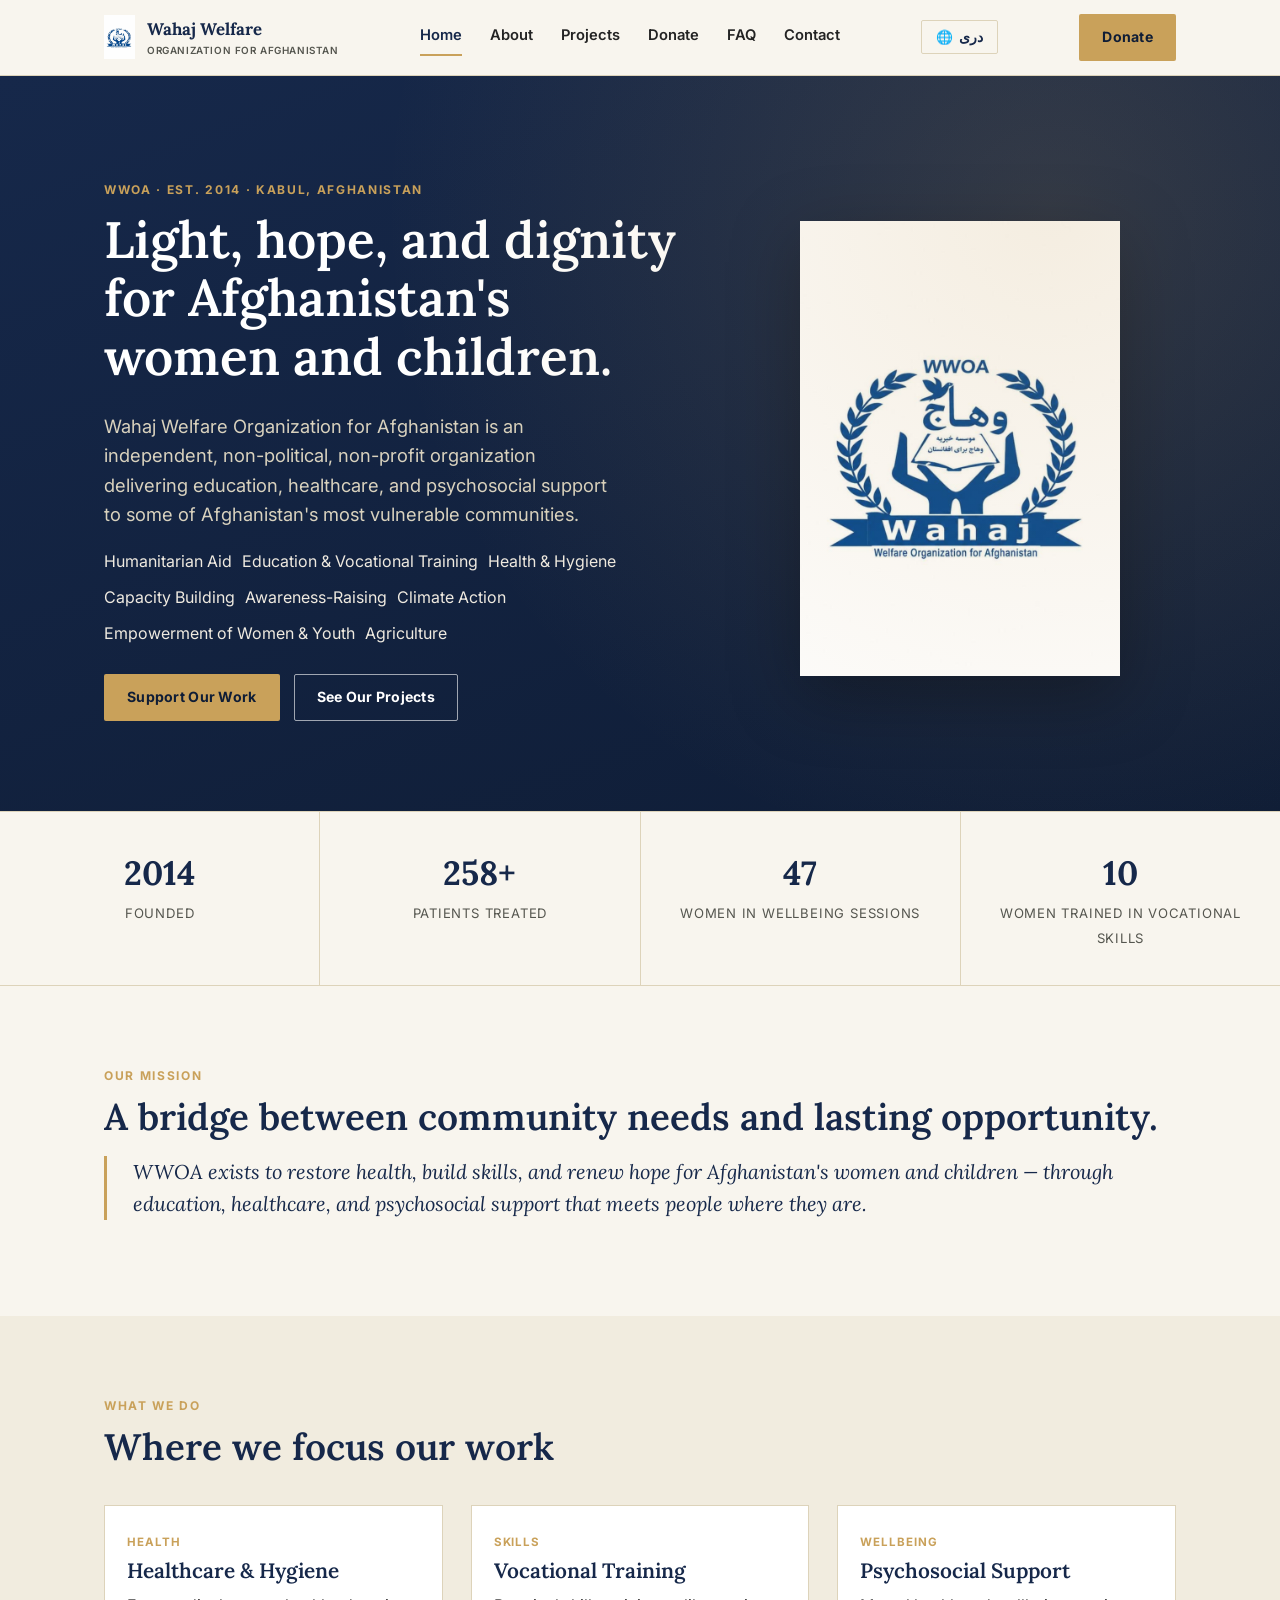
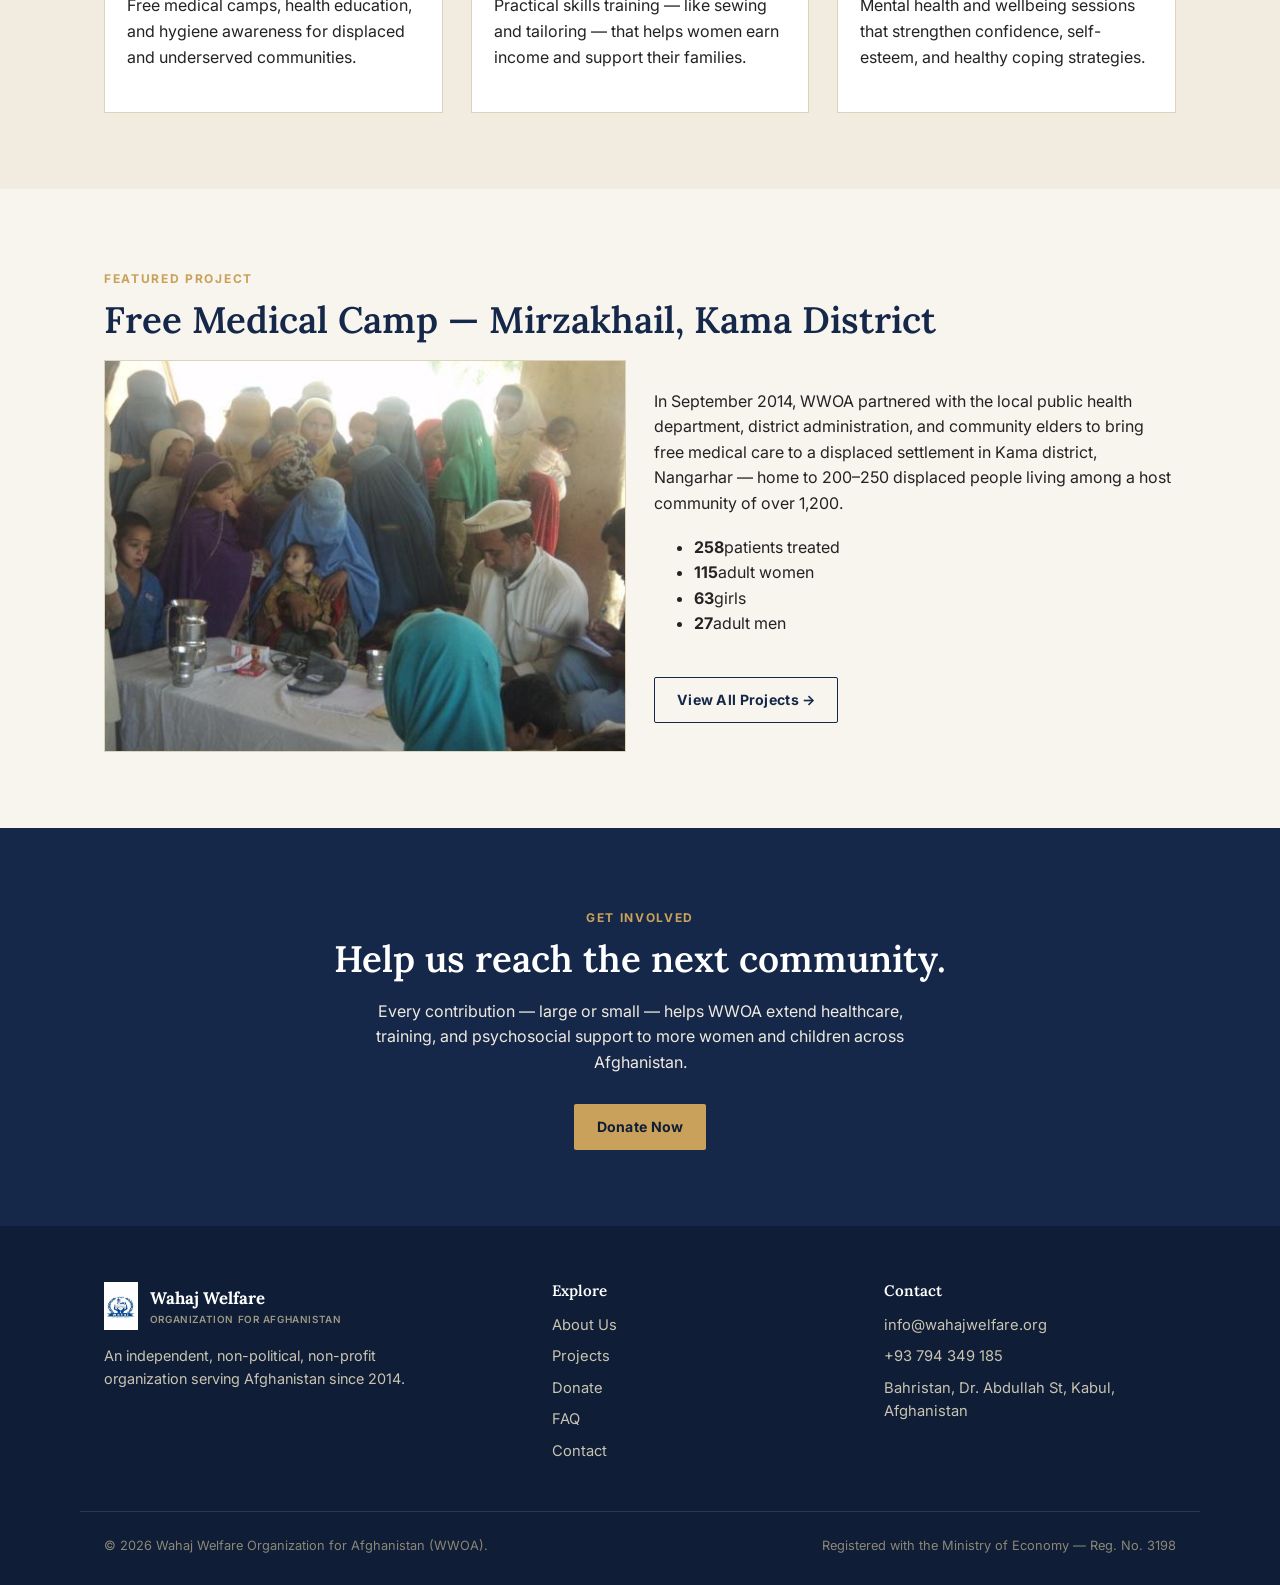
==== wwoa-site/index.html @ ef1660ad "Add WWOA site and crop black bars from session photos. Co-authored-by: Cursor <cursoragent@cursor.co" ====
<!DOCTYPE html>
<html lang="en">
<head>
<meta charset="UTF-8">
<meta name="viewport" content="width=device-width, initial-scale=1.0">
<title>Wahaj Welfare Organization for Afghanistan (WWOA)</title>
<meta name="description" content="WWOA is a non-profit organization supporting education, healthcare, and psychosocial wellbeing for women and children across Afghanistan.">
<link rel="icon" href="images/logo.jpg">
<link rel="preconnect" href="https://fonts.googleapis.com">
<link href="https://fonts.googleapis.com/css2?family=Lora:wght@500;600;700&family=Inter:wght@400;500;600;700&family=Noto+Naskh+Arabic:wght@400;500;600;700&display=swap" rel="stylesheet">
<link rel="stylesheet" href="styles.css">
</head>
<body>

<header class="site-header">
  <div class="nav-wrap">
    <a href="index.html" class="brand">
      <img src="images/logo.jpg" alt="WWOA logo">
      <span class="brand-text"><span data-i18n="brand.name">Wahaj Welfare</span><br><small data-i18n="brand.sub">Organization for Afghanistan</small></span>
    </a>
    <button class="nav-toggle" aria-label="Toggle menu">&#9776;</button>
    <nav class="primary-nav">
      <a href="index.html" class="active" data-i18n="nav.home">Home</a>
      <a href="about.html" data-i18n="nav.about">About</a>
      <a href="projects.html" data-i18n="nav.projects">Projects</a>
      <a href="donate.html" data-i18n="nav.donate">Donate</a>
      <a href="faq.html" data-i18n="nav.faq">FAQ</a>
      <a href="contact.html" data-i18n="nav.contact">Contact</a>
    </nav>
    <button id="lang-toggle" class="lang-toggle-btn" type="button">&#127760; <span id="lang-toggle-label">دری</span></button>
    <a href="donate.html" class="btn btn-primary nav-cta" data-i18n="nav.donateBtn">Donate</a>
  </div>
</header>

<section class="hero">
  <div class="hero-inner">
    <div>
      <span class="eyebrow" data-i18n="home.eyebrow">WWOA &middot; Est. 2014 &middot; Kabul, Afghanistan</span>
      <h1 data-i18n="home.h1">Light, hope, and dignity for Afghanistan's women and children.</h1>
      <p class="lead" data-i18n="home.lead">Wahaj Welfare Organization for Afghanistan is an independent, non-political, non-profit organization delivering education, healthcare, and psychosocial support to some of Afghanistan's most vulnerable communities.</p>
      <div class="focus-tags" style="display:flex; flex-wrap:wrap; gap:10px; margin:20px 0 28px;">
        <span class="tag" data-i18n="home.tag1">Humanitarian Aid</span>
        <span class="tag" data-i18n="home.tag2">Education &amp; Vocational Training</span>
        <span class="tag" data-i18n="home.tag3">Health &amp; Hygiene</span>
        <span class="tag" data-i18n="home.tag4">Capacity Building</span>
        <span class="tag" data-i18n="home.tag5">Awareness-Raising</span>
        <span class="tag" data-i18n="home.tag6">Climate Action</span>
        <span class="tag" data-i18n="home.tag7">Empowerment of Women &amp; Youth</span>
        <span class="tag" data-i18n="home.tag8">Agriculture</span>
      </div>
      <div class="hero-actions">
        <a href="donate.html" class="btn btn-primary" data-i18n="home.btnSupport">Support Our Work</a>
        <a href="projects.html" class="btn btn-outline-light" data-i18n="home.btnProjects">See Our Projects</a>
      </div>
    </div>
    <img class="hero-emblem" src="images/logo.jpg" alt="WWOA emblem — hands, dove, and book">
  </div>
</section>

<div class="stats">
  <div class="stat"><span class="num">2014</span><span class="label" data-i18n="stat.founded">Founded</span></div>
  <div class="stat"><span class="num">258+</span><span class="label" data-i18n="stat.patients">Patients treated</span></div>
  <div class="stat"><span class="num">47</span><span class="label" data-i18n="stat.women">Women in wellbeing sessions</span></div>
  <div class="stat"><span class="num">10</span><span class="label" data-i18n="stat.trained">Women trained in vocational skills</span></div>
</div>

<section class="section">
  <div class="container">
    <span class="eyebrow" data-i18n="home.missionEyebrow">Our Mission</span>
    <h2 data-i18n="home.missionH2">A bridge between community needs and lasting opportunity.</h2>
    <p class="quote-block" data-i18n="home.missionQuote">WWOA exists to restore health, build skills, and renew hope for Afghanistan's women and children — through education, healthcare, and psychosocial support that meets people where they are.</p>
  </div>
</section>

<section class="section section--cream2">
  <div class="container">
    <span class="eyebrow" data-i18n="home.whatEyebrow">What We Do</span>
    <h2 data-i18n="home.whatH2">Where we focus our work</h2>
    <div class="grid grid-3" style="margin-top:36px;">
      <div class="card">
        <div class="card-body">
          <span class="tag" data-i18n="home.card1Tag">Health</span>
          <h3 data-i18n="home.card1H3">Healthcare &amp; Hygiene</h3>
          <p data-i18n="home.card1P">Free medical camps, health education, and hygiene awareness for displaced and underserved communities.</p>
        </div>
      </div>
      <div class="card">
        <div class="card-body">
          <span class="tag" data-i18n="home.card2Tag">Skills</span>
          <h3 data-i18n="home.card2H3">Vocational Training</h3>
          <p data-i18n="home.card2P">Practical skills training — like sewing and tailoring — that helps women earn income and support their families.</p>
        </div>
      </div>
      <div class="card">
        <div class="card-body">
          <span class="tag" data-i18n="home.card3Tag">Wellbeing</span>
          <h3 data-i18n="home.card3H3">Psychosocial Support</h3>
          <p data-i18n="home.card3P">Mental health and wellbeing sessions that strengthen confidence, self-esteem, and healthy coping strategies.</p>
        </div>
      </div>
    </div>
  </div>
</section>

<section class="section">
  <div class="container">
    <span class="eyebrow" data-i18n="home.featuredEyebrow">Featured Project</span>
    <h2 data-i18n="home.featuredH2">Free Medical Camp — Mirzakhail, Kama District</h2>
    <div class="grid grid-2" style="align-items:center;">
      <img src="images/medical-camp-1.jpg" alt="WWOA medical camp treating families in Kama district, Nangarhar" style="border:1px solid var(--line);">
      <div>
        <p data-i18n="home.featuredP">In September 2014, WWOA partnered with the local public health department, district administration, and community elders to bring free medical care to a displaced settlement in Kama district, Nangarhar — home to 200–250 displaced people living among a host community of over 1,200.</p>
        <ul class="figures" style="margin-top:18px;">
          <li><b>258</b><span data-i18n="figures.patients">patients treated</span></li>
          <li><b>115</b><span data-i18n="figures.women">adult women</span></li>
          <li><b>63</b><span data-i18n="figures.girls">girls</span></li>
          <li><b>27</b><span data-i18n="figures.men">adult men</span></li>
        </ul>
        <a href="projects.html" class="btn btn-outline" style="margin-top:24px;" data-i18n="home.viewAllProjects">View All Projects &rarr;</a>
      </div>
    </div>
  </div>
</section>

<section class="section section--navy">
  <div class="container" style="text-align:center;">
    <span class="eyebrow" data-i18n="home.ctaEyebrow">Get Involved</span>
    <h2 data-i18n="home.ctaH2">Help us reach the next community.</h2>
    <p style="max-width:560px; margin:0 auto 28px;" data-i18n="home.ctaP">Every contribution — large or small — helps WWOA extend healthcare, training, and psychosocial support to more women and children across Afghanistan.</p>
    <a href="donate.html" class="btn btn-primary" data-i18n="home.donateNow">Donate Now</a>
  </div>
</section>

<footer>
  <div class="container footer-grid">
    <div>
      <div class="brand" style="color:#fff; margin-bottom:14px;">
        <img src="images/logo.jpg" alt="WWOA logo" style="height:48px;">
        <span class="brand-text" style="color:#fff;"><span data-i18n="brand.name">Wahaj Welfare</span><br><small style="color:#9C9884;" data-i18n="brand.sub">Organization for Afghanistan</small></span>
      </div>
      <p style="max-width:320px; font-size:.9rem;" data-i18n="footer.tagline">An independent, non-political, non-profit organization serving Afghanistan since 2014.</p>
    </div>
    <div>
      <h4 data-i18n="footer.explore">Explore</h4>
      <a href="about.html" data-i18n="nav.about">About Us</a>
      <a href="projects.html" data-i18n="nav.projects">Projects</a>
      <a href="donate.html" data-i18n="nav.donate">Donate</a>
      <a href="faq.html" data-i18n="nav.faq">FAQ</a>
      <a href="contact.html" data-i18n="nav.contact">Contact</a>
    </div>
    <div>
      <h4 data-i18n="footer.contactHeading">Contact</h4>
      <a href="mailto:info@wahajwelfare.org">info@wahajwelfare.org</a>
      <a href="tel:+93794349185">+93 794 349 185</a>
      <a href="#" data-i18n="footer.address">Bahristan, Dr. Abdullah St, Kabul, Afghanistan</a>
    </div>
  </div>
  <div class="container footer-bottom">
    <span data-i18n="footer.copyright">&copy; 2026 Wahaj Welfare Organization for Afghanistan (WWOA).</span>
    <span data-i18n="footer.registration">Registered with the Ministry of Economy — Reg. No. 3198</span>
  </div>
</footer>

<script src="translations.js"></script>
<script src="script.js"></script>
</body>
</html>
---- wwoa-site/styles.css ----
/* ============================================
   WWOA — Wahaj Welfare Organization for Afghanistan
   Design tokens
   ============================================ */
:root{
  --navy: #16284A;
  --navy-deep: #0F1D36;
  --sand: #C9A15A;
  --sand-light: #E7D2A4;
  --green: #33553B;
  --cream: #F8F5EE;
  --cream-2: #F1ECDF;
  --ink: #232323;
  --ink-soft: #55564f;
  --line: #ddd3ba;
  --radius: 2px;

  --font-display: "Lora", "Noto Serif", Georgia, serif;
  --font-body: "Inter", "Noto Sans", -apple-system, sans-serif;
}

*{box-sizing:border-box;}
html{scroll-behavior:smooth;}
body{
  margin:0;
  background:var(--cream);
  color:var(--ink);
  font-family:var(--font-body);
  line-height:1.6;
  font-size:16px;
}
img{max-width:100%;display:block;}
a{color:inherit;text-decoration:none;}
h1,h2,h3,h4{
  font-family:var(--font-display);
  color:var(--navy);
  margin:0 0 .5em 0;
  font-weight:600;
  line-height:1.15;
}
h1{font-size:clamp(2.1rem, 4vw, 3.4rem);}
h2{font-size:clamp(1.6rem, 3vw, 2.3rem);}
h3{font-size:1.3rem;}
p{margin:0 0 1em 0;}
.eyebrow{
  font-family:var(--font-body);
  text-transform:uppercase;
  letter-spacing:.14em;
  font-size:.75rem;
  color:var(--sand);
  font-weight:700;
  display:inline-block;
  margin-bottom:.9em;
}
.container{
  max-width:1120px;
  margin:0 auto;
  padding:0 24px;
}
.section{padding:76px 0;}
.section--tight{padding:48px 0;}
.section--navy{background:var(--navy); color:#EFEAE0;}
.section--navy h2, .section--navy h3{color:#fff;}
.section--cream2{background:var(--cream-2);}

/* Dove/wreath signature divider, echoing the WWOA seal */
.divider{
  display:flex;
  align-items:center;
  justify-content:center;
  gap:18px;
  margin:8px 0 40px 0;
  color:var(--sand);
}
.divider::before, .divider::after{
  content:"";
  height:1px;
  width:64px;
  background:var(--line);
}

/* ---------- Header / Nav ---------- */
.site-header{
  position:sticky; top:0; z-index:50;
  background:rgba(248,245,238,0.96);
  backdrop-filter:blur(6px);
  border-bottom:1px solid var(--line);
}
.nav-wrap{
  display:flex; align-items:center; justify-content:space-between;
  padding:14px 24px;
  max-width:1120px;
  margin:0 auto;
}
.brand{
  display:flex; align-items:center; gap:12px;
  font-family:var(--font-display);
  font-weight:700; font-size:1.05rem;
  color:var(--navy);
}
.brand img{height:44px; width:auto;}
.brand-text small{
  display:block; font-family:var(--font-body); font-weight:600;
  letter-spacing:.06em; font-size:.62rem; color:var(--ink-soft);
  text-transform:uppercase;
}
nav.primary-nav{display:flex; gap:28px; align-items:center;}
nav.primary-nav a{
  font-size:.92rem; font-weight:600; color:var(--ink);
  padding:6px 0; border-bottom:2px solid transparent;
  transition:border-color .15s ease, color .15s ease;
}
nav.primary-nav a:hover, nav.primary-nav a.active{
  border-color:var(--sand); color:var(--navy);
}
.btn{
  display:inline-block;
  padding:11px 22px;
  border-radius:var(--radius);
  font-weight:700; font-size:.88rem;
  letter-spacing:.02em;
  border:1px solid transparent;
  cursor:pointer;
}
.btn-primary{background:var(--sand); color:var(--navy-deep);}
.btn-primary:hover{background:var(--sand-light);}
.btn-outline{border:1px solid var(--navy); color:var(--navy); background:transparent;}
.btn-outline:hover{background:var(--navy); color:#fff;}
.btn-outline-light{border:1px solid rgba(255,255,255,.6); color:#fff; background:transparent;}
.btn-outline-light:hover{background:#fff; color:var(--navy);}

.nav-toggle{display:none; background:none; border:none; font-size:1.6rem; color:var(--navy); cursor:pointer;}

@media (max-width: 820px){
  nav.primary-nav{
    position:absolute; top:100%; left:0; right:0;
    background:var(--cream); flex-direction:column; align-items:flex-start;
    padding:16px 24px 24px; gap:14px; border-bottom:1px solid var(--line);
    display:none;
  }
  nav.primary-nav.open{display:flex;}
  .nav-toggle{display:block;}
  .nav-cta{display:none;}
}

/* ---------- Hero ---------- */
.hero{
  position:relative;
  background:linear-gradient(160deg, var(--navy) 0%, var(--navy-deep) 100%);
  color:#EFEAE0;
  overflow:hidden;
}
.hero::after{
  content:"";
  position:absolute; inset:0;
  background:radial-gradient(circle at 82% 18%, rgba(201,161,90,.18), transparent 55%);
  pointer-events:none;
}
.hero-inner{
  position:relative;
  max-width:1120px; margin:0 auto; padding:100px 24px 90px;
  display:grid; grid-template-columns: 1.15fr .85fr; gap:56px; align-items:center;
}
.hero h1{color:#fff;}
.hero p.lead{font-size:1.15rem; color:#D9D2BE; max-width:520px;}
.hero-actions{display:flex; gap:14px; margin-top:28px; flex-wrap:wrap;}
.hero-emblem{
  justify-self:center;
  width:min(320px, 100%);
  filter:drop-shadow(0 18px 34px rgba(0,0,0,.35));
}
@media (max-width: 820px){
  .hero-inner{grid-template-columns:1fr; text-align:center;}
  .hero p.lead{margin-inline:auto;}
  .hero-actions{justify-content:center;}
}

/* ---------- Stat strip ---------- */
.stats{
  display:grid; grid-template-columns:repeat(4, 1fr);
  gap:1px; background:var(--line);
  border-top:1px solid var(--line); border-bottom:1px solid var(--line);
}
.stat{
  background:var(--cream); padding:34px 20px; text-align:center;
}
.stat .num{
  font-family:var(--font-display); font-weight:700; font-size:2.1rem; color:var(--navy);
  display:block;
}
.stat .label{font-size:.82rem; color:var(--ink-soft); text-transform:uppercase; letter-spacing:.06em;}
@media (max-width: 760px){
  .stats{grid-template-columns:repeat(2, 1fr);}
}

/* ---------- Cards ---------- */
.grid{display:grid; gap:28px;}
.grid-3{grid-template-columns:repeat(3, 1fr);}
.grid-2{grid-template-columns:repeat(2, 1fr);}
@media (max-width: 900px){
  .grid-3, .grid-2{grid-template-columns:1fr;}
}
.card{
  background:#fff; border:1px solid var(--line);
  overflow:hidden; display:flex; flex-direction:column;
}
.card img{aspect-ratio:4/3; object-fit:cover; width:100%;}

/* Crop letterbox bars from phone-style project photos */
.photo-frame{
  width:100%;
  aspect-ratio:4/3;
  object-fit:cover;
  object-position:center;
  background:var(--cream-2);
}
.card-body{padding:22px 22px 26px;}
.card .tag{
  font-size:.72rem; text-transform:uppercase; letter-spacing:.08em;
  color:var(--sand); font-weight:700; margin-bottom:8px; display:inline-block;
}
.card ul.figures{list-style:none; margin:14px 0 0; padding:0; display:flex; gap:18px; flex-wrap:wrap;}
.card ul.figures li{font-size:.85rem; color:var(--ink-soft);}
.card ul.figures b{color:var(--navy); font-family:var(--font-display); font-size:1.05rem; display:block;}

/* ---------- Timeline (founding story) ---------- */
.timeline{border-left:2px solid var(--sand); margin-left:8px; padding-left:32px;}
.timeline-item{position:relative; margin-bottom:36px;}
.timeline-item::before{
  content:""; position:absolute; left:-41px; top:4px;
  width:11px; height:11px; border-radius:50%;
  background:var(--sand); border:2px solid var(--cream);
}
.timeline-year{font-family:var(--font-display); color:var(--navy); font-weight:700; font-size:1.05rem;}

/* ---------- Quote block ---------- */
.quote-block{
  border-left:3px solid var(--sand);
  padding-left:26px; font-family:var(--font-display); font-size:1.25rem;
  color:var(--navy); font-style:italic;
}

/* ---------- FAQ accordion ---------- */
.faq-item{border-bottom:1px solid var(--line);}
.faq-q{
  width:100%; text-align:left; background:none; border:none; cursor:pointer;
  padding:20px 0; font-family:var(--font-display); font-size:1.05rem; color:var(--navy);
  display:flex; justify-content:space-between; align-items:center; gap:16px;
}
.faq-q .icon{font-size:1.3rem; color:var(--sand); transition:transform .2s ease;}
.faq-item.open .faq-q .icon{transform:rotate(45deg);}
.faq-a{max-height:0; overflow:hidden; transition:max-height .25s ease;}
.faq-a p{padding-bottom:18px; color:var(--ink-soft);}

/* ---------- Contact ---------- */
.contact-grid{display:grid; grid-template-columns:1fr 1fr; gap:48px;}
@media (max-width:820px){.contact-grid{grid-template-columns:1fr;}}
.info-row{display:flex; gap:14px; margin-bottom:20px; align-items:flex-start;}
.info-row .ico{color:var(--sand); font-size:1.3rem; line-height:1.4;}
.form input, .form textarea{
  width:100%; padding:12px 14px; border:1px solid var(--line); background:#fff;
  font-family:var(--font-body); font-size:.95rem; margin-bottom:14px; border-radius:var(--radius);
}
.form label{font-size:.82rem; font-weight:700; color:var(--navy); display:block; margin-bottom:6px; text-transform:uppercase; letter-spacing:.04em;}
.form textarea{min-height:130px; resize:vertical;}

/* ---------- Donate placeholder ---------- */
.donate-panel{
  background:#fff; border:1px solid var(--line); padding:36px;
  text-align:center;
}
.donate-panel .btn{margin-top:10px;}
.coming-soon{
  display:inline-block; background:var(--cream-2); color:var(--ink-soft);
  padding:5px 12px; font-size:.72rem; letter-spacing:.06em; text-transform:uppercase;
  font-weight:700; border:1px solid var(--line); margin-bottom:14px;
}

/* ---------- Footer ---------- */
footer{
  background:var(--navy-deep); color:#C9C4B2; padding:56px 0 28px;
}
.footer-grid{display:grid; grid-template-columns:1.4fr 1fr 1fr; gap:40px;}
@media (max-width:820px){.footer-grid{grid-template-columns:1fr; gap:28px;}}
footer h4{color:#fff; font-size:.95rem; margin-bottom:14px;}
footer a{color:#C9C4B2; display:block; margin-bottom:8px; font-size:.92rem;}
footer a:hover{color:var(--sand);}
.footer-bottom{
  margin-top:40px; padding-top:24px; border-top:1px solid rgba(255,255,255,.12);
  font-size:.8rem; color:#8B8776; display:flex; justify-content:space-between; flex-wrap:wrap; gap:10px;
}

/* ---------- Page hero (non-home) ---------- */
.page-hero{
  background:linear-gradient(160deg, var(--navy) 0%, var(--navy-deep) 100%);
  color:#fff; padding:64px 0 56px;
}
.page-hero p{color:#D9D2BE; max-width:640px;}

.small-note{font-size:.85rem; color:var(--ink-soft);}

/* ---------- Language toggle ---------- */
.lang-toggle-btn{
  display:flex; align-items:center; gap:6px;
  background:none; border:1px solid var(--line);
  padding:8px 14px; border-radius:var(--radius);
  font-size:.85rem; font-weight:700; color:var(--navy);
  cursor:pointer;
}
.lang-toggle-btn:hover{border-color:var(--sand); color:var(--sand);}

/* ---------- Dari / RTL support ---------- */
html[lang="fa"] body{
  font-family:"Noto Naskh Arabic","Vazirmatn",var(--font-body);
}
html[lang="fa"] h1, html[lang="fa"] h2, html[lang="fa"] h3, html[lang="fa"] h4{
  font-family:"Noto Naskh Arabic","Vazirmatn",var(--font-display);
}
html[dir="rtl"] .divider::before, html[dir="rtl"] .divider::after{content:"";}
html[dir="rtl"] .timeline{border-left:none; border-right:2px solid var(--sand); margin-left:0; margin-right:8px; padding-left:0; padding-right:32px;}
html[dir="rtl"] .timeline-item::before{left:auto; right:-41px;}
html[dir="rtl"] .quote-block{border-left:none; border-right:3px solid var(--sand); padding-left:0; padding-right:26px;}
html[dir="rtl"] .info-row .ico{order:2;}
html[dir="rtl"] nav.primary-nav a{border-bottom:2px solid transparent;}
html[dir="rtl"] .card ul.figures{padding:0;}
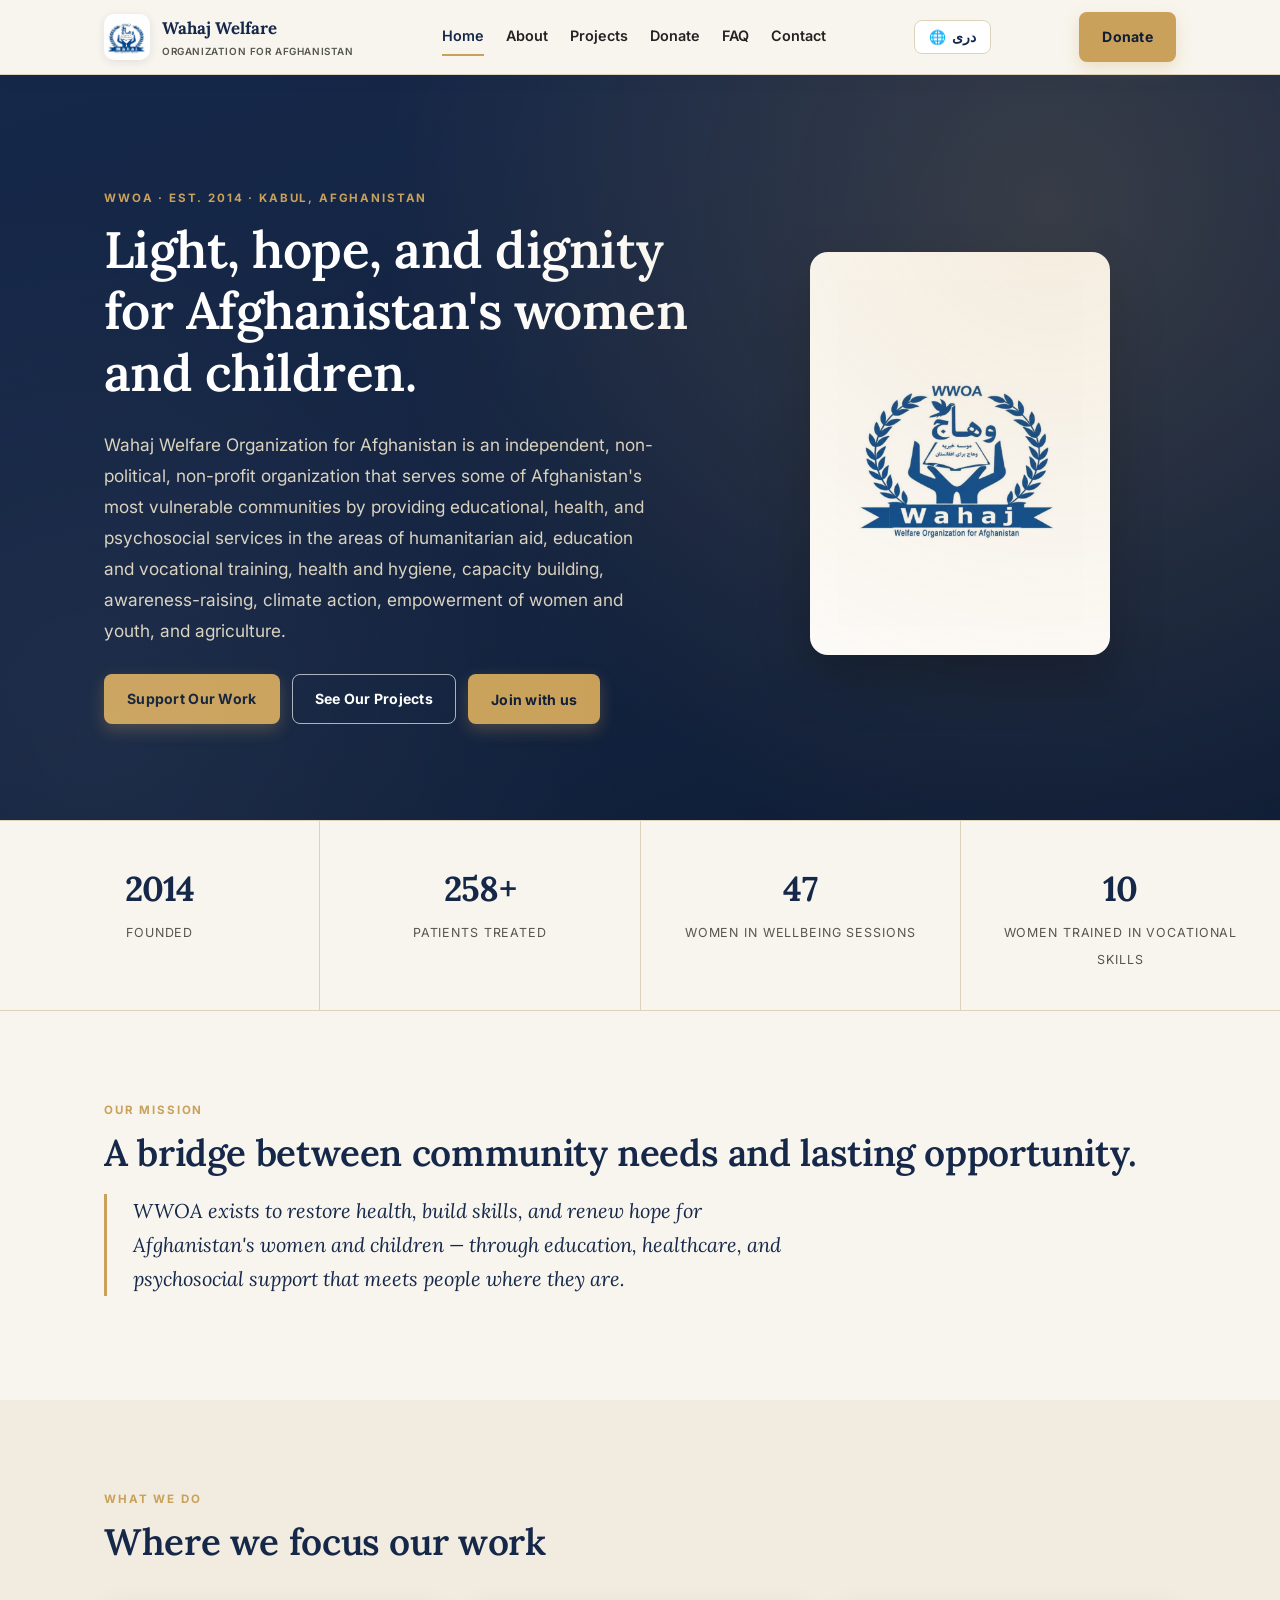
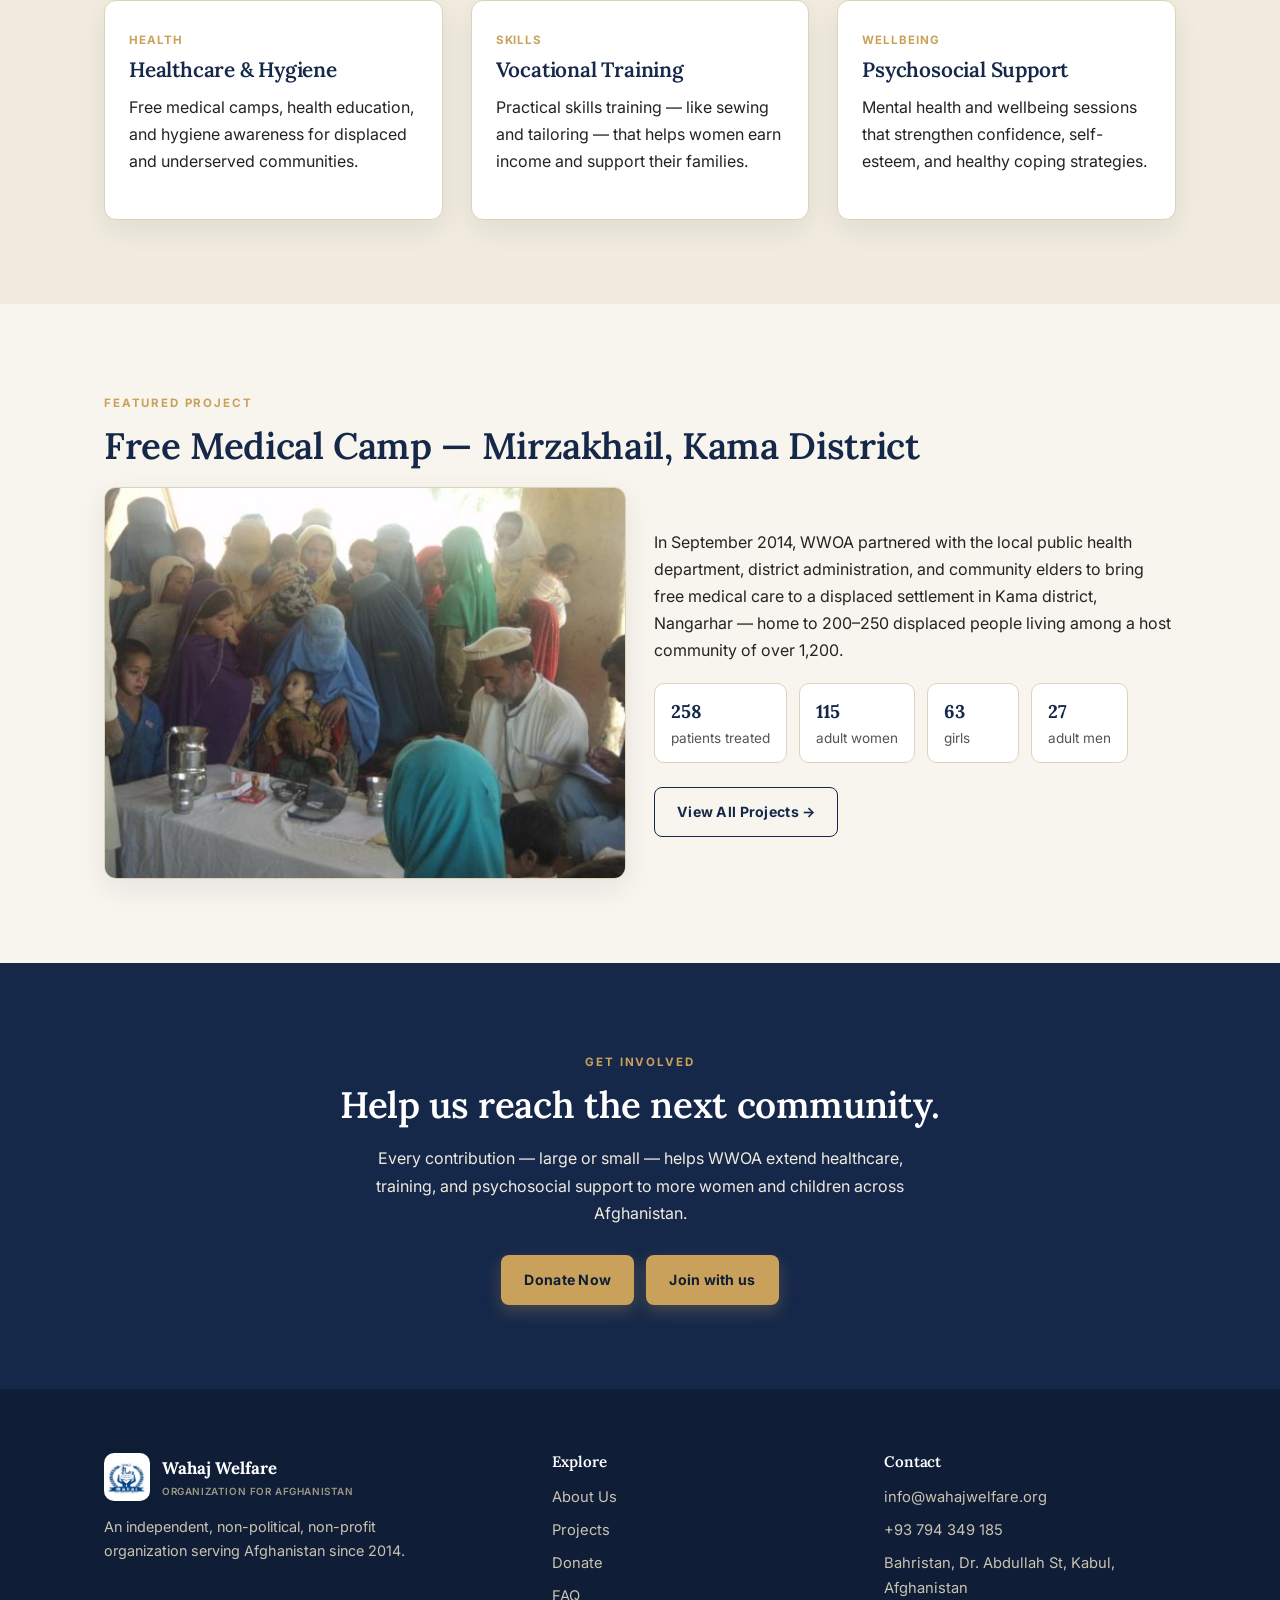
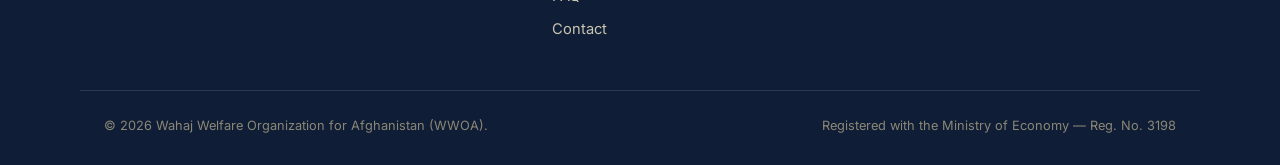
==== commit bc9220c8: "Add membership form, combined homepage copy, and design polish. Co-authored-by: Cursor <cursoragent@" ====
--- a/wwoa-site/index.html
+++ b/wwoa-site/index.html
@@ -8,7 +8,7 @@
 <link rel="icon" href="images/logo.jpg">
 <link rel="preconnect" href="https://fonts.googleapis.com">
 <link href="https://fonts.googleapis.com/css2?family=Lora:wght@500;600;700&family=Inter:wght@400;500;600;700&family=Noto+Naskh+Arabic:wght@400;500;600;700&display=swap" rel="stylesheet">
-<link rel="stylesheet" href="styles.css">
+<link rel="stylesheet" href="styles.css?v=2">
 </head>
 <body>
 
@@ -37,20 +37,11 @@
     <div>
       <span class="eyebrow" data-i18n="home.eyebrow">WWOA &middot; Est. 2014 &middot; Kabul, Afghanistan</span>
       <h1 data-i18n="home.h1">Light, hope, and dignity for Afghanistan's women and children.</h1>
-      <p class="lead" data-i18n="home.lead">Wahaj Welfare Organization for Afghanistan is an independent, non-political, non-profit organization delivering education, healthcare, and psychosocial support to some of Afghanistan's most vulnerable communities.</p>
-      <div class="focus-tags" style="display:flex; flex-wrap:wrap; gap:10px; margin:20px 0 28px;">
-        <span class="tag" data-i18n="home.tag1">Humanitarian Aid</span>
-        <span class="tag" data-i18n="home.tag2">Education &amp; Vocational Training</span>
-        <span class="tag" data-i18n="home.tag3">Health &amp; Hygiene</span>
-        <span class="tag" data-i18n="home.tag4">Capacity Building</span>
-        <span class="tag" data-i18n="home.tag5">Awareness-Raising</span>
-        <span class="tag" data-i18n="home.tag6">Climate Action</span>
-        <span class="tag" data-i18n="home.tag7">Empowerment of Women &amp; Youth</span>
-        <span class="tag" data-i18n="home.tag8">Agriculture</span>
-      </div>
+      <p class="lead" data-i18n="home.lead">Wahaj Welfare Organization for Afghanistan is an independent, non-political, non-profit organization that serves some of Afghanistan's most vulnerable communities by providing educational, health, and psychosocial services in the areas of humanitarian aid, education and vocational training, health and hygiene, capacity building, awareness-raising, climate action, empowerment of women and youth, and agriculture.</p>
       <div class="hero-actions">
         <a href="donate.html" class="btn btn-primary" data-i18n="home.btnSupport">Support Our Work</a>
         <a href="projects.html" class="btn btn-outline-light" data-i18n="home.btnProjects">See Our Projects</a>
+        <button type="button" class="btn btn-primary js-open-join" data-i18n="home.btnJoin">Join with us</button>
       </div>
     </div>
     <img class="hero-emblem" src="images/logo.jpg" alt="WWOA emblem — hands, dove, and book">
@@ -127,9 +118,52 @@
     <span class="eyebrow" data-i18n="home.ctaEyebrow">Get Involved</span>
     <h2 data-i18n="home.ctaH2">Help us reach the next community.</h2>
     <p style="max-width:560px; margin:0 auto 28px;" data-i18n="home.ctaP">Every contribution — large or small — helps WWOA extend healthcare, training, and psychosocial support to more women and children across Afghanistan.</p>
-    <a href="donate.html" class="btn btn-primary" data-i18n="home.donateNow">Donate Now</a>
-  </div>
-</section>
+    <div class="hero-actions" style="justify-content:center;">
+      <a href="donate.html" class="btn btn-primary" data-i18n="home.donateNow">Donate Now</a>
+      <button type="button" class="btn btn-primary js-open-join" data-i18n="home.btnJoin">Join with us</button>
+    </div>
+  </div>
+</section>
+
+<div class="modal" id="join-modal" hidden>
+  <div class="modal-backdrop" data-close-modal></div>
+  <div class="modal-dialog" role="dialog" aria-modal="true" aria-labelledby="join-title">
+    <button type="button" class="modal-close" data-close-modal aria-label="Close">&times;</button>
+    <span class="eyebrow" data-i18n="join.eyebrow">Membership</span>
+    <h2 id="join-title" data-i18n="join.title">Join our team</h2>
+    <p class="join-lead" data-i18n="join.lead">Share a few details and become part of the WWOA team.</p>
+    <form class="form" id="join-form">
+      <div class="form-row">
+        <div>
+          <label for="join-first-name" data-i18n="join.firstName">First name</label>
+          <input type="text" id="join-first-name" name="firstName" required autocomplete="given-name">
+        </div>
+        <div>
+          <label for="join-last-name" data-i18n="join.lastName">Last name</label>
+          <input type="text" id="join-last-name" name="lastName" required autocomplete="family-name">
+        </div>
+      </div>
+      <label for="join-father-name" data-i18n="join.fatherName">Father's name</label>
+      <input type="text" id="join-father-name" name="fatherName" required>
+      <div class="form-row">
+        <div>
+          <label for="join-phone" data-i18n="join.phone">Phone</label>
+          <input type="tel" id="join-phone" name="phone" required autocomplete="tel">
+        </div>
+        <div>
+          <label for="join-email" data-i18n="join.email">Email</label>
+          <input type="email" id="join-email" name="email" required autocomplete="email">
+        </div>
+      </div>
+      <label for="join-city" data-i18n="join.city">City / Province</label>
+      <input type="text" id="join-city" name="city" autocomplete="address-level2">
+      <label for="join-help" data-i18n="join.help">How would you like to help? (optional)</label>
+      <textarea id="join-help" name="help"></textarea>
+      <button type="submit" class="btn btn-primary" data-i18n="join.submit">Submit application</button>
+      <p class="small-note" id="join-form-note" style="margin-top:14px;"></p>
+    </form>
+  </div>
+</div>
 
 <footer>
   <div class="container footer-grid">
@@ -161,7 +195,7 @@
   </div>
 </footer>
 
-<script src="translations.js"></script>
-<script src="script.js"></script>
+<script src="translations.js?v=5"></script>
+<script src="script.js?v=2"></script>
 </body>
 </html>
--- a/wwoa-site/styles.css
+++ b/wwoa-site/styles.css
@@ -13,7 +13,9 @@
   --ink: #232323;
   --ink-soft: #55564f;
   --line: #ddd3ba;
-  --radius: 2px;
+  --radius: 8px;
+  --shadow: 0 10px 30px rgba(15,29,54,.08);
+  --shadow-lg: 0 22px 50px rgba(15,29,54,.16);
 
   --font-display: "Lora", "Noto Serif", Georgia, serif;
   --font-body: "Inter", "Noto Sans", -apple-system, sans-serif;
@@ -26,9 +28,11 @@
   background:var(--cream);
   color:var(--ink);
   font-family:var(--font-body);
-  line-height:1.6;
+  line-height:1.7;
   font-size:16px;
-}
+  -webkit-font-smoothing:antialiased;
+}
+::selection{background:rgba(201,161,90,.35); color:var(--navy-deep);}
 img{max-width:100%;display:block;}
 a{color:inherit;text-decoration:none;}
 h1,h2,h3,h4{
@@ -36,7 +40,8 @@
   color:var(--navy);
   margin:0 0 .5em 0;
   font-weight:600;
-  line-height:1.15;
+  line-height:1.2;
+  letter-spacing:-.01em;
 }
 h1{font-size:clamp(2.1rem, 4vw, 3.4rem);}
 h2{font-size:clamp(1.6rem, 3vw, 2.3rem);}
@@ -45,8 +50,8 @@
 .eyebrow{
   font-family:var(--font-body);
   text-transform:uppercase;
-  letter-spacing:.14em;
-  font-size:.75rem;
+  letter-spacing:.16em;
+  font-size:.72rem;
   color:var(--sand);
   font-weight:700;
   display:inline-block;
@@ -57,7 +62,7 @@
   margin:0 auto;
   padding:0 24px;
 }
-.section{padding:76px 0;}
+.section{padding:84px 0;}
 .section--tight{padding:48px 0;}
 .section--navy{background:var(--navy); color:#EFEAE0;}
 .section--navy h2, .section--navy h3{color:#fff;}
@@ -82,13 +87,15 @@
 /* ---------- Header / Nav ---------- */
 .site-header{
   position:sticky; top:0; z-index:50;
-  background:rgba(248,245,238,0.96);
-  backdrop-filter:blur(6px);
+  background:rgba(248,245,238,0.92);
+  backdrop-filter:blur(14px);
   border-bottom:1px solid var(--line);
+  box-shadow:0 4px 18px rgba(15,29,54,.04);
 }
 .nav-wrap{
   display:flex; align-items:center; justify-content:space-between;
-  padding:14px 24px;
+  gap:16px;
+  padding:12px 24px;
   max-width:1120px;
   margin:0 auto;
 }
@@ -97,36 +104,48 @@
   font-family:var(--font-display);
   font-weight:700; font-size:1.05rem;
   color:var(--navy);
-}
-.brand img{height:44px; width:auto;}
+  flex-shrink:0;
+}
+.brand img{
+  height:46px; width:46px; object-fit:cover;
+  border-radius:10px;
+  background:#fff;
+  box-shadow:0 2px 8px rgba(15,29,54,.1);
+}
 .brand-text small{
   display:block; font-family:var(--font-body); font-weight:600;
   letter-spacing:.06em; font-size:.62rem; color:var(--ink-soft);
   text-transform:uppercase;
 }
-nav.primary-nav{display:flex; gap:28px; align-items:center;}
+nav.primary-nav{display:flex; gap:22px; align-items:center;}
 nav.primary-nav a{
-  font-size:.92rem; font-weight:600; color:var(--ink);
+  font-size:.9rem; font-weight:600; color:var(--ink);
   padding:6px 0; border-bottom:2px solid transparent;
-  transition:border-color .15s ease, color .15s ease;
+  transition:border-color .2s ease, color .2s ease;
 }
 nav.primary-nav a:hover, nav.primary-nav a.active{
   border-color:var(--sand); color:var(--navy);
 }
 .btn{
   display:inline-block;
-  padding:11px 22px;
+  padding:12px 22px;
   border-radius:var(--radius);
   font-weight:700; font-size:.88rem;
   letter-spacing:.02em;
   border:1px solid transparent;
   cursor:pointer;
-}
-.btn-primary{background:var(--sand); color:var(--navy-deep);}
+  font-family:inherit;
+  transition:background .18s ease, color .18s ease, border-color .18s ease, box-shadow .18s ease, transform .18s ease;
+}
+.btn:hover{transform:translateY(-1px);}
+.btn-primary{
+  background:var(--sand); color:var(--navy-deep);
+  box-shadow:0 6px 16px rgba(201,161,90,.28);
+}
 .btn-primary:hover{background:var(--sand-light);}
 .btn-outline{border:1px solid var(--navy); color:var(--navy); background:transparent;}
 .btn-outline:hover{background:var(--navy); color:#fff;}
-.btn-outline-light{border:1px solid rgba(255,255,255,.6); color:#fff; background:transparent;}
+.btn-outline-light{border:1px solid rgba(255,255,255,.65); color:#fff; background:transparent;}
 .btn-outline-light:hover{background:#fff; color:var(--navy);}
 
 .nav-toggle{display:none; background:none; border:none; font-size:1.6rem; color:var(--navy); cursor:pointer;}
@@ -137,6 +156,7 @@
     background:var(--cream); flex-direction:column; align-items:flex-start;
     padding:16px 24px 24px; gap:14px; border-bottom:1px solid var(--line);
     display:none;
+    box-shadow:var(--shadow);
   }
   nav.primary-nav.open{display:flex;}
   .nav-toggle{display:block;}
@@ -153,24 +173,34 @@
 .hero::after{
   content:"";
   position:absolute; inset:0;
-  background:radial-gradient(circle at 82% 18%, rgba(201,161,90,.18), transparent 55%);
+  background:
+    radial-gradient(circle at 82% 18%, rgba(201,161,90,.2), transparent 55%),
+    radial-gradient(circle at 8% 88%, rgba(255,255,255,.05), transparent 40%);
   pointer-events:none;
 }
 .hero-inner{
   position:relative;
-  max-width:1120px; margin:0 auto; padding:100px 24px 90px;
+  max-width:1120px; margin:0 auto; padding:108px 24px 96px;
   display:grid; grid-template-columns: 1.15fr .85fr; gap:56px; align-items:center;
 }
 .hero h1{color:#fff;}
-.hero p.lead{font-size:1.15rem; color:#D9D2BE; max-width:520px;}
-.hero-actions{display:flex; gap:14px; margin-top:28px; flex-wrap:wrap;}
+.hero p.lead{
+  font-size:1.08rem;
+  color:#D9D2BE;
+  max-width:560px;
+  line-height:1.8;
+}
+.hero-actions{display:flex; gap:12px; margin-top:28px; flex-wrap:wrap;}
 .hero-emblem{
   justify-self:center;
-  width:min(320px, 100%);
-  filter:drop-shadow(0 18px 34px rgba(0,0,0,.35));
+  width:min(300px, 100%);
+  background:#fff;
+  padding:28px;
+  border-radius:18px;
+  box-shadow:0 24px 50px rgba(0,0,0,.28);
 }
 @media (max-width: 820px){
-  .hero-inner{grid-template-columns:1fr; text-align:center;}
+  .hero-inner{grid-template-columns:1fr; text-align:center; padding:72px 24px 64px;}
   .hero p.lead{margin-inline:auto;}
   .hero-actions{justify-content:center;}
 }
@@ -182,13 +212,13 @@
   border-top:1px solid var(--line); border-bottom:1px solid var(--line);
 }
 .stat{
-  background:var(--cream); padding:34px 20px; text-align:center;
+  background:var(--cream); padding:38px 20px; text-align:center;
 }
 .stat .num{
-  font-family:var(--font-display); font-weight:700; font-size:2.1rem; color:var(--navy);
-  display:block;
-}
-.stat .label{font-size:.82rem; color:var(--ink-soft); text-transform:uppercase; letter-spacing:.06em;}
+  font-family:var(--font-display); font-weight:700; font-size:2.15rem; color:var(--navy);
+  display:block; letter-spacing:-.02em;
+}
+.stat .label{font-size:.78rem; color:var(--ink-soft); text-transform:uppercase; letter-spacing:.07em;}
 @media (max-width: 760px){
   .stats{grid-template-columns:repeat(2, 1fr);}
 }
@@ -203,6 +233,13 @@
 .card{
   background:#fff; border:1px solid var(--line);
   overflow:hidden; display:flex; flex-direction:column;
+  border-radius:12px;
+  box-shadow:var(--shadow);
+  transition:transform .2s ease, box-shadow .2s ease;
+}
+.card:hover{
+  transform:translateY(-3px);
+  box-shadow:var(--shadow-lg);
 }
 .card img{aspect-ratio:4/3; object-fit:cover; width:100%;}
 
@@ -214,7 +251,13 @@
   object-position:center;
   background:var(--cream-2);
 }
-.card-body{padding:22px 22px 26px;}
+.grid img,
+.photo-frame{
+  border-radius:12px;
+  border:1px solid var(--line);
+  box-shadow:var(--shadow);
+}
+.card-body{padding:24px 24px 28px;}
 .card .tag{
   font-size:.72rem; text-transform:uppercase; letter-spacing:.08em;
   color:var(--sand); font-weight:700; margin-bottom:8px; display:inline-block;
@@ -222,6 +265,26 @@
 .card ul.figures{list-style:none; margin:14px 0 0; padding:0; display:flex; gap:18px; flex-wrap:wrap;}
 .card ul.figures li{font-size:.85rem; color:var(--ink-soft);}
 .card ul.figures b{color:var(--navy); font-family:var(--font-display); font-size:1.05rem; display:block;}
+
+ul.figures{
+  list-style:none; margin:18px 0 0; padding:0;
+  display:flex; gap:12px; flex-wrap:wrap;
+}
+ul.figures li{
+  background:#fff;
+  border:1px solid var(--line);
+  padding:12px 16px;
+  border-radius:10px;
+  font-size:.85rem;
+  color:var(--ink-soft);
+  min-width:92px;
+}
+ul.figures b{
+  display:block;
+  color:var(--navy);
+  font-family:var(--font-display);
+  font-size:1.15rem;
+}
 
 /* ---------- Timeline (founding story) ---------- */
 .timeline{border-left:2px solid var(--sand); margin-left:8px; padding-left:32px;}
@@ -238,13 +301,14 @@
   border-left:3px solid var(--sand);
   padding-left:26px; font-family:var(--font-display); font-size:1.25rem;
   color:var(--navy); font-style:italic;
+  max-width:720px;
 }
 
 /* ---------- FAQ accordion ---------- */
 .faq-item{border-bottom:1px solid var(--line);}
 .faq-q{
   width:100%; text-align:left; background:none; border:none; cursor:pointer;
-  padding:20px 0; font-family:var(--font-display); font-size:1.05rem; color:var(--navy);
+  padding:22px 0; font-family:var(--font-display); font-size:1.05rem; color:var(--navy);
   display:flex; justify-content:space-between; align-items:center; gap:16px;
 }
 .faq-q .icon{font-size:1.3rem; color:var(--sand); transition:transform .2s ease;}
@@ -260,25 +324,69 @@
 .form input, .form textarea{
   width:100%; padding:12px 14px; border:1px solid var(--line); background:#fff;
   font-family:var(--font-body); font-size:.95rem; margin-bottom:14px; border-radius:var(--radius);
+  transition:border-color .15s ease, box-shadow .15s ease;
+}
+.form input:focus, .form textarea:focus{
+  outline:none;
+  border-color:var(--sand);
+  box-shadow:0 0 0 3px rgba(201,161,90,.22);
 }
 .form label{font-size:.82rem; font-weight:700; color:var(--navy); display:block; margin-bottom:6px; text-transform:uppercase; letter-spacing:.04em;}
 .form textarea{min-height:130px; resize:vertical;}
+.form-row{display:grid; grid-template-columns:1fr 1fr; gap:14px;}
+@media (max-width:560px){.form-row{grid-template-columns:1fr;}}
+
+/* ---------- Join modal ---------- */
+body.modal-open{overflow:hidden;}
+.modal[hidden]{display:none;}
+.modal{
+  position:fixed; inset:0; z-index:80;
+  display:flex; align-items:center; justify-content:center;
+  padding:24px;
+}
+.modal-backdrop{
+  position:absolute; inset:0;
+  background:rgba(15,29,54,.62);
+  backdrop-filter:blur(4px);
+}
+.modal-dialog{
+  position:relative; z-index:1;
+  background:var(--cream);
+  width:min(560px, 100%);
+  max-height:90vh; overflow:auto;
+  padding:40px 34px 32px;
+  border:1px solid var(--line);
+  border-radius:16px;
+  box-shadow:0 24px 60px rgba(0,0,0,.28);
+}
+.modal-dialog h2{margin-bottom:.35em;}
+.join-lead{color:var(--ink-soft); margin:0 0 22px;}
+.modal-close{
+  position:absolute; top:10px; right:14px;
+  background:none; border:none; font-size:1.8rem;
+  color:var(--ink-soft); cursor:pointer; line-height:1;
+  padding:4px 8px;
+}
+.modal-close:hover{color:var(--navy);}
 
 /* ---------- Donate placeholder ---------- */
 .donate-panel{
-  background:#fff; border:1px solid var(--line); padding:36px;
+  background:#fff; border:1px solid var(--line); padding:44px 36px;
   text-align:center;
+  border-radius:16px;
+  box-shadow:var(--shadow);
 }
 .donate-panel .btn{margin-top:10px;}
 .coming-soon{
   display:inline-block; background:var(--cream-2); color:var(--ink-soft);
   padding:5px 12px; font-size:.72rem; letter-spacing:.06em; text-transform:uppercase;
   font-weight:700; border:1px solid var(--line); margin-bottom:14px;
+  border-radius:999px;
 }
 
 /* ---------- Footer ---------- */
 footer{
-  background:var(--navy-deep); color:#C9C4B2; padding:56px 0 28px;
+  background:var(--navy-deep); color:#C9C4B2; padding:64px 0 28px;
 }
 .footer-grid{display:grid; grid-template-columns:1.4fr 1fr 1fr; gap:40px;}
 @media (max-width:820px){.footer-grid{grid-template-columns:1fr; gap:28px;}}
@@ -293,8 +401,9 @@
 /* ---------- Page hero (non-home) ---------- */
 .page-hero{
   background:linear-gradient(160deg, var(--navy) 0%, var(--navy-deep) 100%);
-  color:#fff; padding:64px 0 56px;
-}
+  color:#fff; padding:72px 0 60px;
+}
+.page-hero h1{color:#fff;}
 .page-hero p{color:#D9D2BE; max-width:640px;}
 
 .small-note{font-size:.85rem; color:var(--ink-soft);}
@@ -302,12 +411,13 @@
 /* ---------- Language toggle ---------- */
 .lang-toggle-btn{
   display:flex; align-items:center; gap:6px;
-  background:none; border:1px solid var(--line);
+  background:#fff; border:1px solid var(--line);
   padding:8px 14px; border-radius:var(--radius);
   font-size:.85rem; font-weight:700; color:var(--navy);
   cursor:pointer;
-}
-.lang-toggle-btn:hover{border-color:var(--sand); color:var(--sand);}
+  transition:border-color .18s ease, color .18s ease, box-shadow .18s ease;
+}
+.lang-toggle-btn:hover{border-color:var(--sand); color:var(--sand); box-shadow:0 4px 12px rgba(201,161,90,.18);}
 
 /* ---------- Dari / RTL support ---------- */
 html[lang="fa"] body{
@@ -315,6 +425,12 @@
 }
 html[lang="fa"] h1, html[lang="fa"] h2, html[lang="fa"] h3, html[lang="fa"] h4{
   font-family:"Noto Naskh Arabic","Vazirmatn",var(--font-display);
+}
+html[lang="fa"] .btn,
+html[lang="fa"] nav.primary-nav a,
+html[lang="fa"] .eyebrow,
+html[lang="fa"] .lang-toggle-btn{
+  font-family:"Noto Naskh Arabic","Vazirmatn",var(--font-body);
 }
 html[dir="rtl"] .divider::before, html[dir="rtl"] .divider::after{content:"";}
 html[dir="rtl"] .timeline{border-left:none; border-right:2px solid var(--sand); margin-left:0; margin-right:8px; padding-left:0; padding-right:32px;}
@@ -323,3 +439,5 @@
 html[dir="rtl"] .info-row .ico{order:2;}
 html[dir="rtl"] nav.primary-nav a{border-bottom:2px solid transparent;}
 html[dir="rtl"] .card ul.figures{padding:0;}
+html[dir="rtl"] .modal-close{right:auto; left:14px;}
+html[dir="rtl"] .faq-q{text-align:right;}
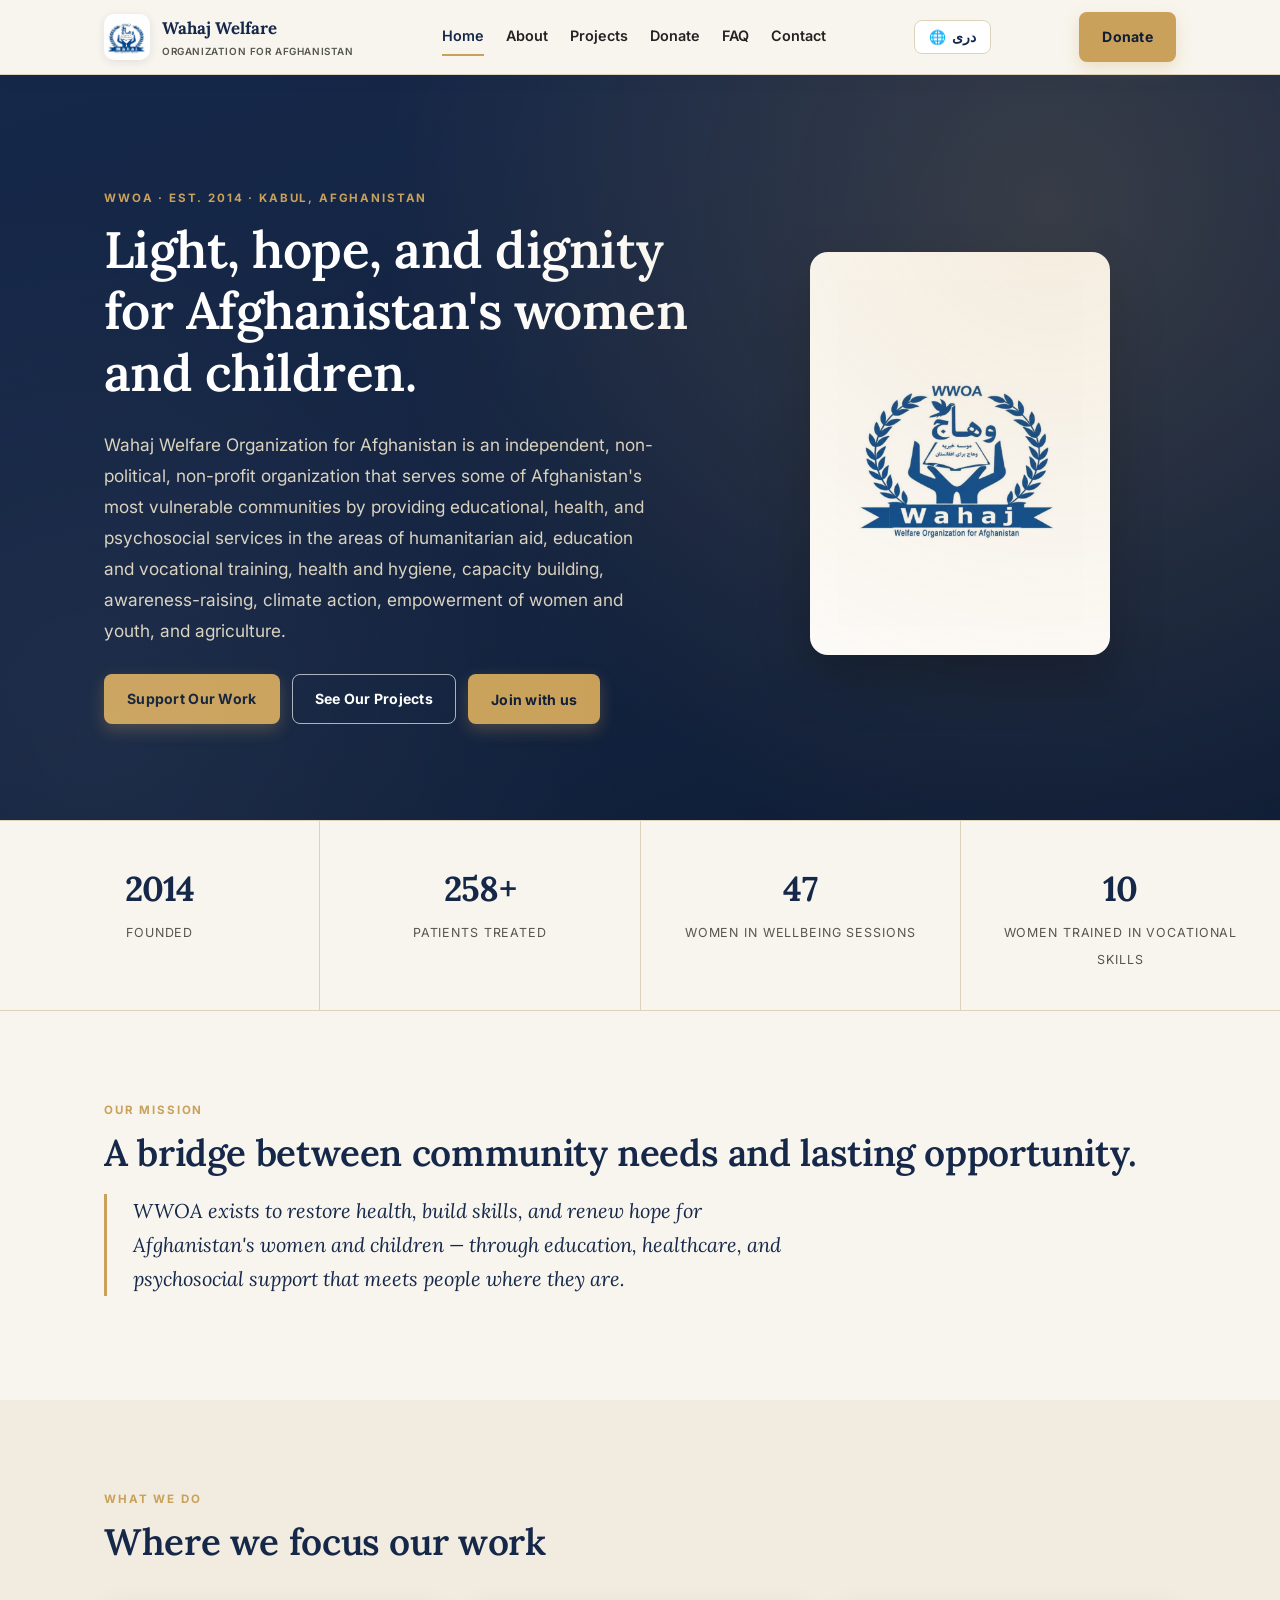
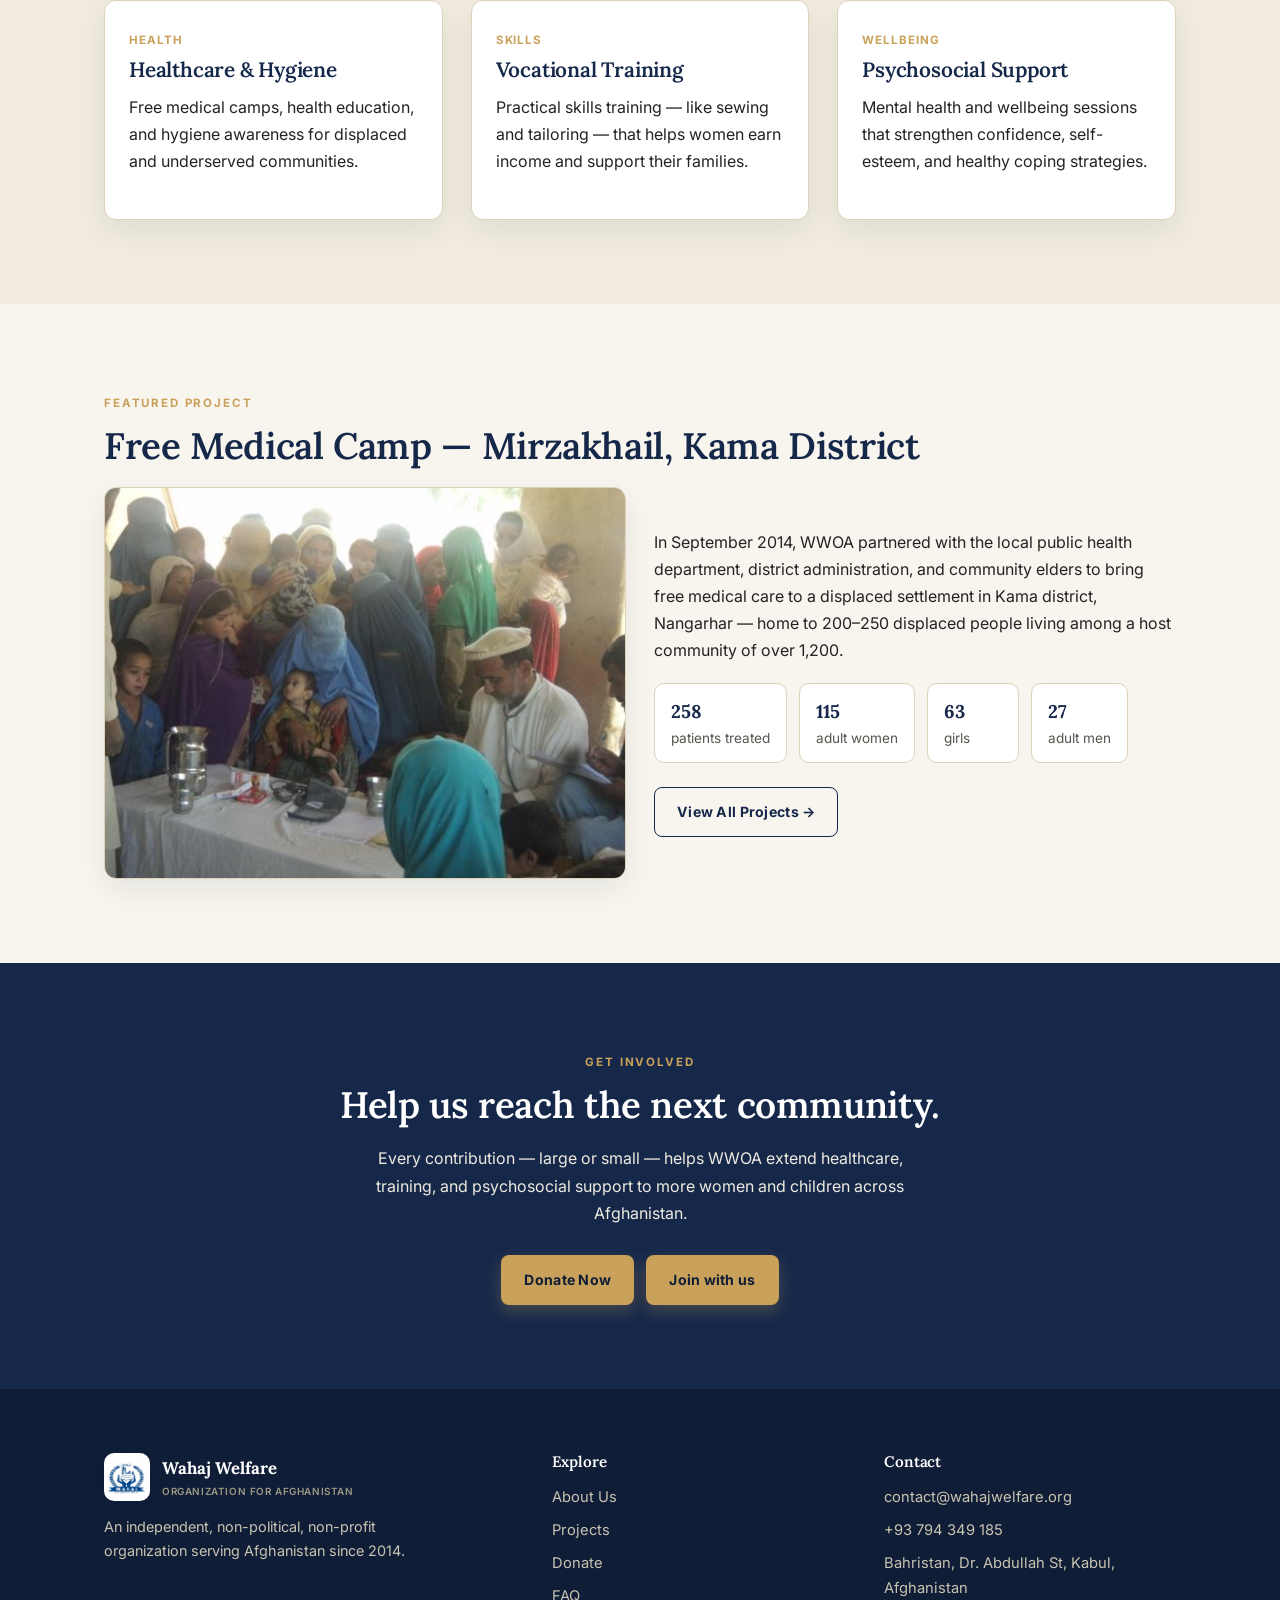
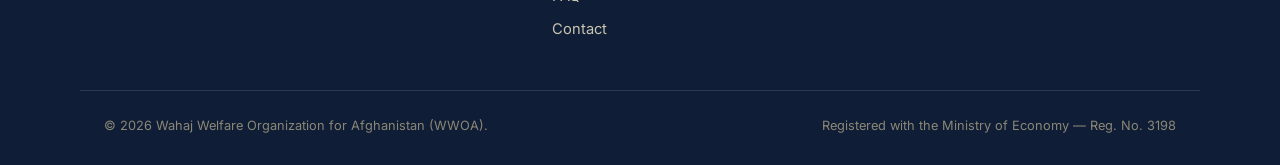
==== commit 35c52c49: "Add Aseel donation scripts and email form delivery. Co-authored-by: Cursor <cursoragent@cursor.com>" ====
--- a/wwoa-site/index.html
+++ b/wwoa-site/index.html
@@ -132,7 +132,13 @@
     <span class="eyebrow" data-i18n="join.eyebrow">Membership</span>
     <h2 id="join-title" data-i18n="join.title">Join our team</h2>
     <p class="join-lead" data-i18n="join.lead">Share a few details and become part of the WWOA team.</p>
-    <form class="form" id="join-form">
+    <form class="form" id="join-form" action="https://formsubmit.co/contact@wahajwelfare.org" method="POST">
+      <input type="hidden" name="_subject" value="WWOA membership application">
+      <input type="hidden" name="_template" value="table">
+      <input type="hidden" name="_captcha" value="false">
+      <input type="hidden" name="_next" value="">
+      <input type="hidden" name="_url" value="">
+      <input type="text" name="_honey" tabindex="-1" autocomplete="off" style="position:absolute;left:-9999px;" aria-hidden="true">
       <div class="form-row">
         <div>
           <label for="join-first-name" data-i18n="join.firstName">First name</label>
@@ -184,7 +190,7 @@
     </div>
     <div>
       <h4 data-i18n="footer.contactHeading">Contact</h4>
-      <a href="mailto:info@wahajwelfare.org">info@wahajwelfare.org</a>
+      <a href="mailto:contact@wahajwelfare.org">contact@wahajwelfare.org</a>
       <a href="tel:+93794349185">+93 794 349 185</a>
       <a href="#" data-i18n="footer.address">Bahristan, Dr. Abdullah St, Kabul, Afghanistan</a>
     </div>
@@ -195,7 +201,9 @@
   </div>
 </footer>
 
-<script src="translations.js?v=5"></script>
-<script src="script.js?v=2"></script>
+<script src="translations.js?v=6"></script>
+<script src="script.js?v=5"></script>
+<script defer src="https://cdn.aseelapp.com/widget-v1.js" data-organization="organization_01M0PSYGAQQCZ6XDWA9TCK3YZN"></script>
+<script defer src="https://cdn.aseelapp.com/elements-v1.js" data-organization="organization_01M0PSYGAQQCZ6XDWA9TCK3YZN"></script>
 </body>
 </html>
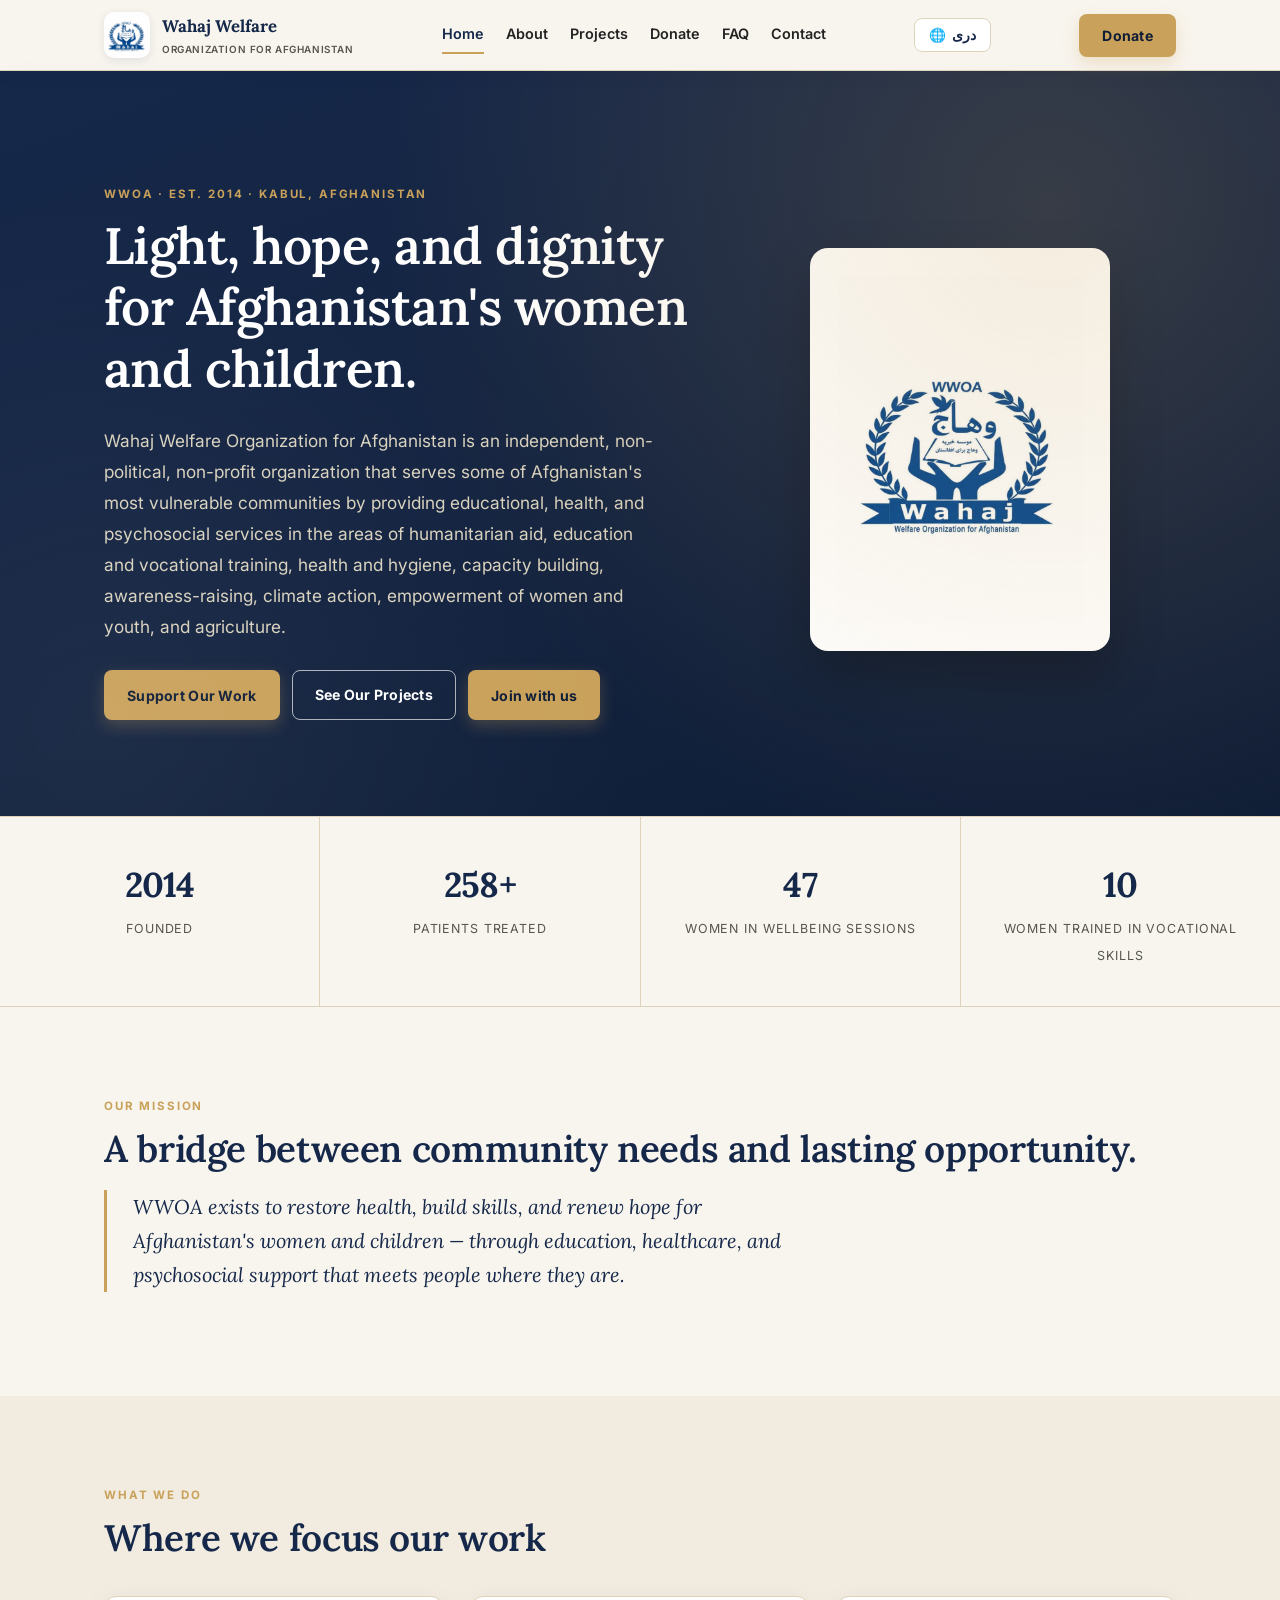
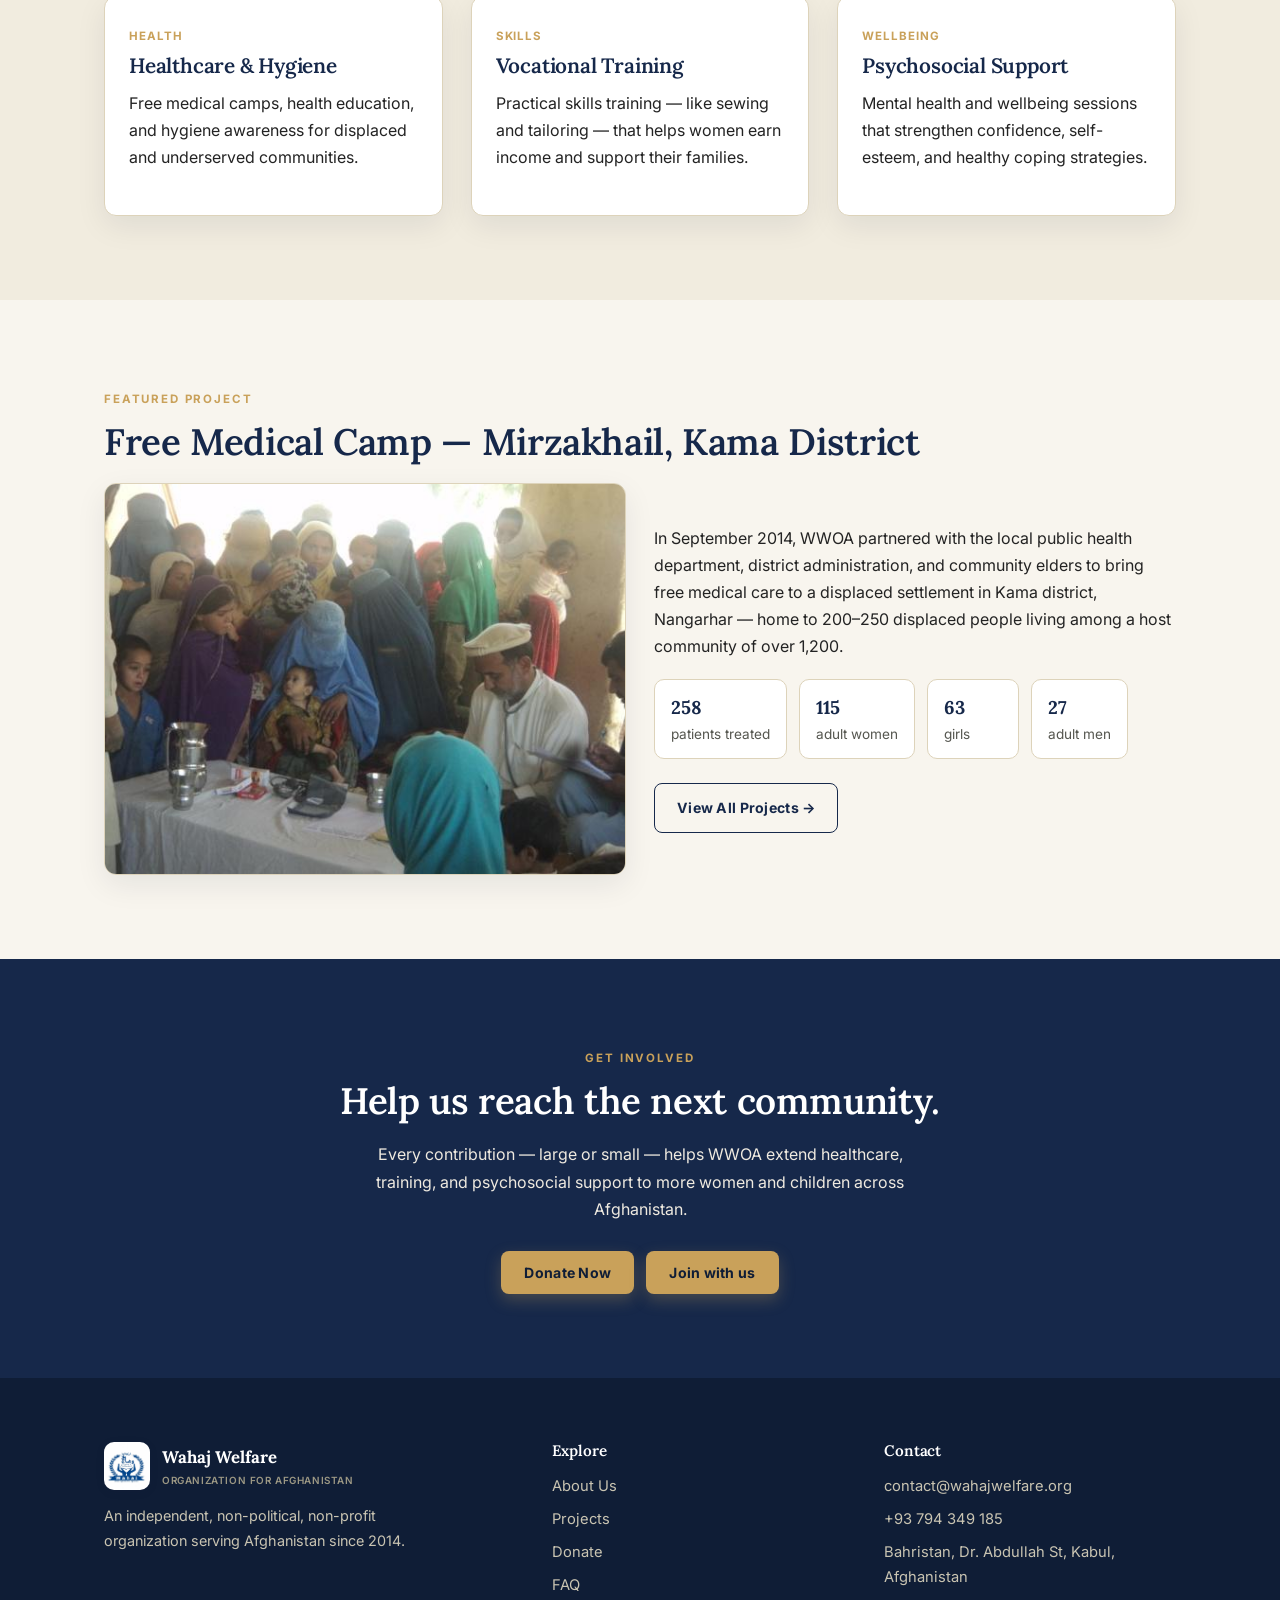
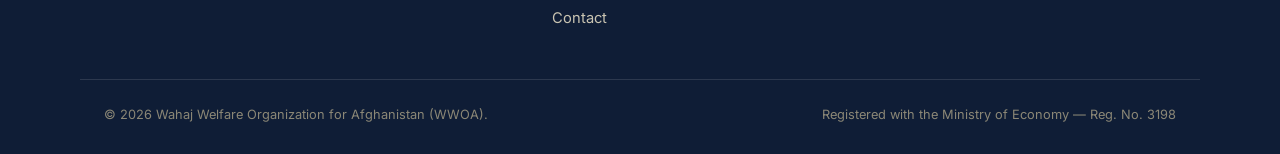
==== commit 800d0121: "Open the Aseel donation form from WWOA donate buttons. Co-authored-by: Cursor <cursoragent@cursor.co" ====
--- a/wwoa-site/index.html
+++ b/wwoa-site/index.html
@@ -28,7 +28,7 @@
       <a href="contact.html" data-i18n="nav.contact">Contact</a>
     </nav>
     <button id="lang-toggle" class="lang-toggle-btn" type="button">&#127760; <span id="lang-toggle-label">دری</span></button>
-    <a href="donate.html" class="btn btn-primary nav-cta" data-i18n="nav.donateBtn">Donate</a>
+    <button type="button" class="btn btn-primary nav-cta js-aseel-donate" data-i18n="nav.donateBtn">Donate</button>
   </div>
 </header>
 
@@ -39,7 +39,7 @@
       <h1 data-i18n="home.h1">Light, hope, and dignity for Afghanistan's women and children.</h1>
       <p class="lead" data-i18n="home.lead">Wahaj Welfare Organization for Afghanistan is an independent, non-political, non-profit organization that serves some of Afghanistan's most vulnerable communities by providing educational, health, and psychosocial services in the areas of humanitarian aid, education and vocational training, health and hygiene, capacity building, awareness-raising, climate action, empowerment of women and youth, and agriculture.</p>
       <div class="hero-actions">
-        <a href="donate.html" class="btn btn-primary" data-i18n="home.btnSupport">Support Our Work</a>
+        <button type="button" class="btn btn-primary js-aseel-donate" data-i18n="home.btnSupport">Support Our Work</button>
         <a href="projects.html" class="btn btn-outline-light" data-i18n="home.btnProjects">See Our Projects</a>
         <button type="button" class="btn btn-primary js-open-join" data-i18n="home.btnJoin">Join with us</button>
       </div>
@@ -119,7 +119,7 @@
     <h2 data-i18n="home.ctaH2">Help us reach the next community.</h2>
     <p style="max-width:560px; margin:0 auto 28px;" data-i18n="home.ctaP">Every contribution — large or small — helps WWOA extend healthcare, training, and psychosocial support to more women and children across Afghanistan.</p>
     <div class="hero-actions" style="justify-content:center;">
-      <a href="donate.html" class="btn btn-primary" data-i18n="home.donateNow">Donate Now</a>
+      <button type="button" class="btn btn-primary js-aseel-donate" data-i18n="home.donateNow">Donate Now</button>
       <button type="button" class="btn btn-primary js-open-join" data-i18n="home.btnJoin">Join with us</button>
     </div>
   </div>
@@ -201,8 +201,8 @@
   </div>
 </footer>
 
-<script src="translations.js?v=6"></script>
-<script src="script.js?v=5"></script>
+<script src="translations.js?v=7"></script>
+<script src="script.js?v=7"></script>
 <script defer src="https://cdn.aseelapp.com/widget-v1.js" data-organization="organization_01M0PSYGAQQCZ6XDWA9TCK3YZN"></script>
 <script defer src="https://cdn.aseelapp.com/elements-v1.js" data-organization="organization_01M0PSYGAQQCZ6XDWA9TCK3YZN"></script>
 </body>
